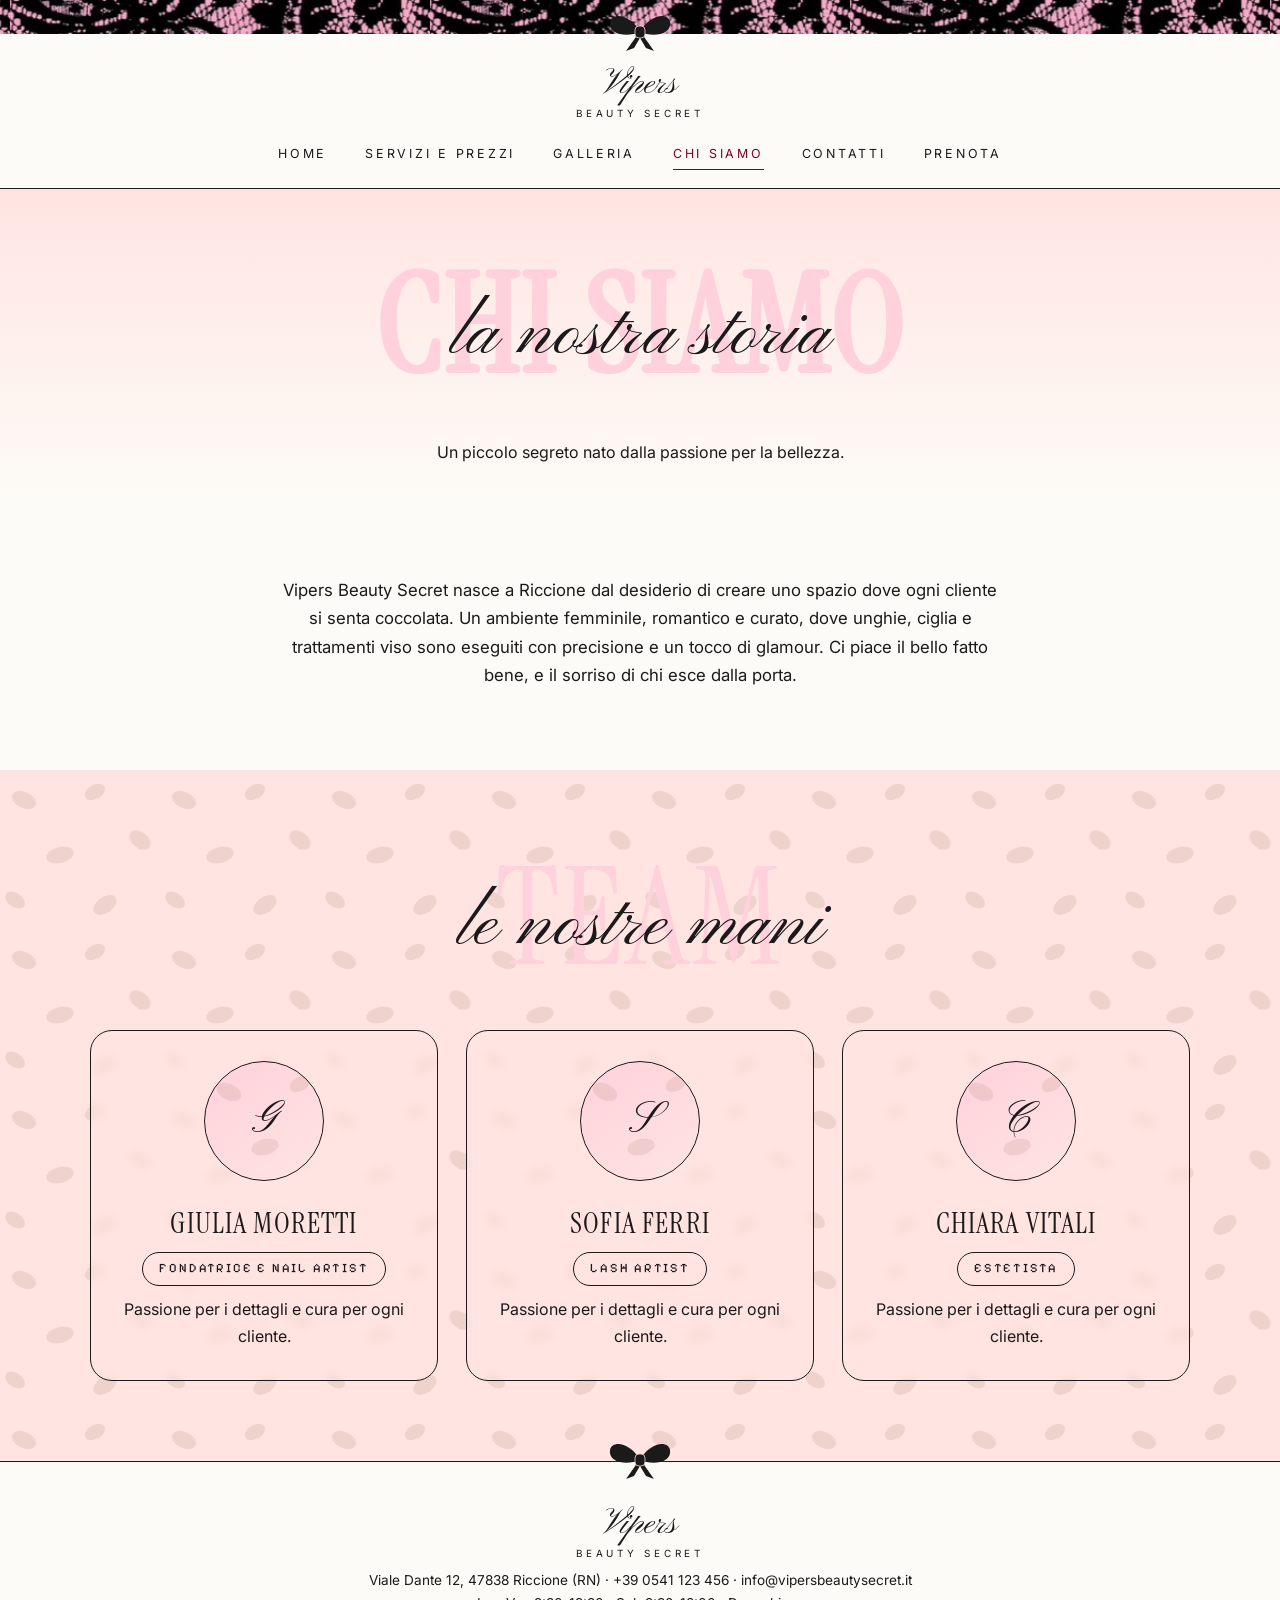
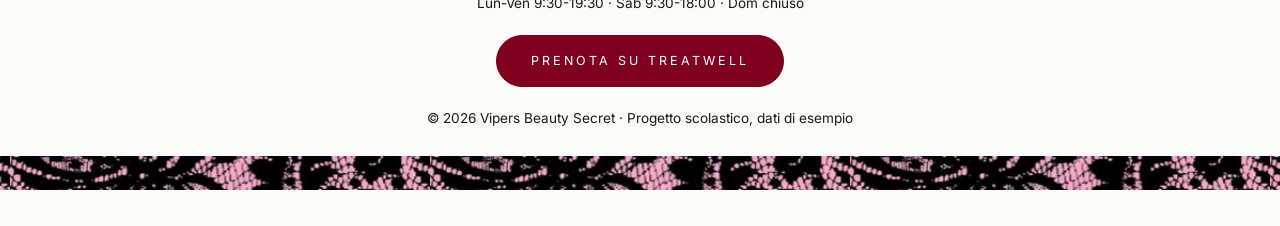
==== chi-siamo.html @ ee35c9e4 "Sito Vipers Beauty Secret Co-Authored-By: Claude Sonnet 5.5 <noreply@anthropic.com>" ====
<!DOCTYPE html>
<html lang="it">
<head>
<meta charset="utf-8">
<meta name="viewport" content="width=device-width, initial-scale=1">
<title>Chi siamo | Vipers Beauty Secret</title>
<meta name="description" content="La storia e il team di Vipers Beauty Secret.">
<link rel="icon" href="img/logo.jpg">
<link rel="preconnect" href="https://fonts.googleapis.com">
<link rel="preconnect" href="https://fonts.gstatic.com" crossorigin>
<link href="https://fonts.googleapis.com/css2?family=Instrument+Serif&family=Inter:wght@400;500;600&family=Pinyon+Script&family=Pixelify+Sans&display=swap" rel="stylesheet">
<link rel="stylesheet" href="css/style.css">
</head>
<body>
<div class="lace"></div>
<header class="site-header">
<svg class="bow" viewBox="0 0 64 40" aria-hidden="true"><path d="M32 20 C22 2 4 0 2 10 C0 22 18 26 32 20 Z" fill="#1A1A1A"/><path d="M32 20 C42 2 60 0 62 10 C64 22 46 26 32 20 Z" fill="#1A1A1A"/><path d="M30 22 L18 39 L26 36 L32 26 Z M34 22 L46 39 L38 36 L32 26 Z" fill="#1A1A1A"/><rect x="27" y="14" width="10" height="12" rx="4" fill="#1A1A1A" stroke="#FFD1DC" stroke-width=".8"/></svg>
<a class="brand" href="index.html">Vipers<small>Beauty Secret</small></a>
<nav class="nav"><a href="index.html">Home</a><a href="servizi.html">Servizi e prezzi</a><a href="galleria.html">Galleria</a><a href="chi-siamo.html" class=active>Chi siamo</a><a href="contatti.html">Contatti</a><a href="https://www.treatwell.it/" target="_blank" rel="noopener">Prenota</a></nav>
</header>
<main>
<section class="page-head"><div class="wrap reveal"><h1 class="layer"><span class="big">Chi siamo</span><span class="script">la nostra storia</span></h1><p>Un piccolo segreto nato dalla passione per la bellezza.</p></div></section>
<section><div class="wrap"><p class="story reveal">Vipers Beauty Secret nasce a Riccione dal desiderio di creare uno spazio dove ogni cliente si senta coccolata. Un ambiente femminile, romantico e curato, dove unghie, ciglia e trattamenti viso sono eseguiti con precisione e un tocco di glamour. Ci piace il bello fatto bene, e il sorriso di chi esce dalla porta.</p></div></section>
<section class="leo team"><div class="wrap"><div class="layer reveal"><span class="big">Team</span><span class="script">le nostre mani</span></div><div class="grid3"><div class="card reveal"><div class="avatar">G</div><h3>Giulia Moretti</h3><p class="role"><span class="badge">Fondatrice e nail artist</span></p><p>Passione per i dettagli e cura per ogni cliente.</p></div><div class="card reveal"><div class="avatar">S</div><h3>Sofia Ferri</h3><p class="role"><span class="badge">Lash artist</span></p><p>Passione per i dettagli e cura per ogni cliente.</p></div><div class="card reveal"><div class="avatar">C</div><h3>Chiara Vitali</h3><p class="role"><span class="badge">Estetista</span></p><p>Passione per i dettagli e cura per ogni cliente.</p></div></div></div></section>

</main>
<footer class="site-footer">
<svg class="bow" viewBox="0 0 64 40" aria-hidden="true"><path d="M32 20 C22 2 4 0 2 10 C0 22 18 26 32 20 Z" fill="#1A1A1A"/><path d="M32 20 C42 2 60 0 62 10 C64 22 46 26 32 20 Z" fill="#1A1A1A"/><path d="M30 22 L18 39 L26 36 L32 26 Z M34 22 L46 39 L38 36 L32 26 Z" fill="#1A1A1A"/><rect x="27" y="14" width="10" height="12" rx="4" fill="#1A1A1A" stroke="#FFD1DC" stroke-width=".8"/></svg>
<a class="brand" href="index.html">Vipers<small>Beauty Secret</small></a>
<p>Viale Dante 12, 47838 Riccione (RN) · +39 0541 123 456 · info@vipersbeautysecret.it</p>
<p>Lun-Ven 9:30-19:30 · Sab 9:30-18:00 · Dom chiuso</p>
<a class="btn" href="https://www.treatwell.it/" target="_blank" rel="noopener">Prenota su Treatwell</a>
<p>© 2026 Vipers Beauty Secret · Progetto scolastico, dati di esempio</p>
<div class="lace"></div>
</footer>

<script src="js/main.js"></script>
</body>
</html>
---- css/style.css ----
:root {
  --rosa: #FFD1DC;
  --rosa-chiaro: #FFE4E1;
  --bianco: #FDFBF7;
  --nero: #1A1A1A;
  --borgogna: #800020;
  --serif: "Instrument Serif", "Times New Roman", serif;
  --script: "Pinyon Script", cursive;
  --sans: "Inter", Helvetica, Arial, sans-serif;
  --pixel: "Pixelify Sans", monospace;
  --leopardo: url("data:image/svg+xml;utf8,<svg xmlns='http://www.w3.org/2000/svg' width='160' height='160'><g fill='%23c9a29a' fill-opacity='.28'><ellipse cx='24' cy='30' rx='13' ry='8' transform='rotate(25 24 30)'/><ellipse cx='95' cy='22' rx='11' ry='7' transform='rotate(-30 95 22)'/><ellipse cx='140' cy='70' rx='12' ry='8' transform='rotate(40 140 70)'/><ellipse cx='60' cy='85' rx='14' ry='8' transform='rotate(-15 60 85)'/><ellipse cx='15' cy='130' rx='11' ry='7' transform='rotate(35 15 130)'/><ellipse cx='105' cy='135' rx='13' ry='8' transform='rotate(-35 105 135)'/></g></svg>");
}

* { box-sizing: border-box; margin: 0; padding: 0; }
html { scroll-behavior: smooth; }
body {
  font-family: var(--sans);
  color: var(--nero);
  background: var(--bianco);
  line-height: 1.7;
  font-size: 16px;
}
img { max-width: 100%; display: block; }
a { color: inherit; text-decoration: none; }

.wrap { width: min(1100px, 90%); margin: 0 auto; }

/* ---------- header ---------- */
.lace {
  height: 34px;
  background: var(--nero) url("../img/pizzo.jpg") center / 420px auto;
}
.site-header {
  position: relative;
  background: var(--bianco);
  border-bottom: 1px solid var(--nero);
  padding: 34px 0 18px;
  text-align: center;
}
.bow {
  position: absolute;
  top: -22px;
  left: 50%;
  transform: translateX(-50%);
  width: 64px;
  height: 40px;
}
.brand {
  display: inline-block;
  font-family: var(--script);
  font-size: 2.2rem;
  line-height: 1;
}
.brand small {
  display: block;
  font-family: var(--sans);
  font-size: .62rem;
  letter-spacing: .38em;
  text-transform: uppercase;
  margin-top: 6px;
}
.nav {
  display: flex;
  justify-content: center;
  gap: 38px;
  margin-top: 18px;
  font-size: .78rem;
  letter-spacing: .22em;
  text-transform: uppercase;
}
.nav a { padding-bottom: 4px; border-bottom: 1px solid transparent; transition: border-color .3s, color .3s; }
.nav a:hover, .nav a.active { border-color: var(--borgogna); color: var(--borgogna); }

/* ---------- bottoni ---------- */
.btn {
  display: inline-block;
  background: var(--borgogna);
  color: #fff;
  border: 1px solid var(--borgogna);
  border-radius: 999px;
  padding: 14px 34px;
  font-size: .78rem;
  letter-spacing: .24em;
  text-transform: uppercase;
  transition: transform .3s, box-shadow .3s, background .3s;
}
.btn:hover { transform: translateY(-3px); box-shadow: 0 10px 22px rgba(128, 0, 32, .25); }
.btn.ghost { background: transparent; color: var(--nero); border-color: var(--nero); }
.btn.ghost:hover { background: var(--nero); color: #fff; box-shadow: none; }

/* ---------- titoli con layering ---------- */
.layer {
  position: relative;
  text-align: center;
  line-height: 1;
  margin-bottom: 44px;
}
.layer .big {
  display: block;
  font-family: var(--serif);
  text-transform: uppercase;
  font-size: clamp(4rem, 11vw, 8.5rem);
  letter-spacing: .02em;
  color: var(--rosa);
}
.layer .script {
  position: absolute;
  left: 0; right: 0;
  top: 50%;
  transform: translateY(-38%);
  font-family: var(--script);
  font-size: clamp(2.6rem, 6vw, 4.6rem);
  color: var(--nero);
  font-weight: 400;
}

.badge {
  display: inline-block;
  font-family: var(--pixel);
  font-size: .8rem;
  letter-spacing: .14em;
  text-transform: uppercase;
  background: var(--rosa-chiaro);
  border: 1px solid var(--nero);
  border-radius: 999px;
  padding: 5px 16px;
}

/* ---------- sezioni ---------- */
section { padding: 80px 0; }
.leo { background: var(--rosa-chiaro) var(--leopardo); }
.page-head { padding: 70px 0 30px; text-align: center; background: linear-gradient(180deg, var(--rosa-chiaro), var(--bianco)); }
.page-head p { max-width: 560px; margin: 0 auto; }

.card {
  background: rgba(255, 228, 225, .6);
  border: 1px solid var(--nero);
  border-radius: 22px;
  padding: 30px;
  backdrop-filter: blur(4px);
}

/* ---------- home ---------- */
.hero {
  padding: 60px 0 90px;
  background: radial-gradient(circle at 80% 30%, var(--rosa) 0, transparent 55%), var(--bianco);
}
.hero-grid { display: grid; grid-template-columns: 1.1fr .9fr; gap: 50px; align-items: center; }
.hero .layer { text-align: left; margin-bottom: 24px; }
.hero .layer .big { font-size: clamp(4.5rem, 12vw, 9rem); }
.hero .layer .script { text-align: left; left: 4%; font-size: clamp(3rem, 6.5vw, 5.4rem); }
.hero p { max-width: 460px; margin: 22px 0 30px; }
.hero .badge { margin-bottom: 8px; }
.hero-logo {
  position: relative;
  border: 1px solid var(--nero);
  border-radius: 28px;
  overflow: hidden;
  box-shadow: 14px 14px 0 var(--rosa);
  transform: rotate(2deg);
  transition: transform .5s;
}
.hero-logo:hover { transform: rotate(0); }

.grid3 { display: grid; grid-template-columns: repeat(3, 1fr); gap: 28px; }
.mini h3 { font-family: var(--serif); font-size: 1.8rem; font-weight: 400; text-transform: uppercase; letter-spacing: .04em; }
.mini .price { font-family: var(--script); font-size: 2.2rem; color: var(--borgogna); line-height: 1.2; }
.mini p { font-size: .92rem; }

.reviews .quote { font-size: .95rem; font-style: italic; }
.reviews .who { margin-top: 14px; font-size: .75rem; letter-spacing: .2em; text-transform: uppercase; }
.stars { color: var(--borgogna); letter-spacing: 4px; margin-bottom: 8px; }

.strip { text-align: center; }
.strip .btn { margin-top: 10px; }

/* ---------- listino ---------- */
.menu { display: grid; grid-template-columns: 1fr 1fr; }
.menu .col { padding: 0 44px; }
.menu .col:first-child { border-right: 1px solid var(--nero); padding-left: 0; }
.menu .col:last-child { padding-right: 0; }
.menu .group { margin-bottom: 48px; }
.menu h2 {
  font-family: var(--script);
  font-weight: 400;
  font-size: 2.6rem;
  line-height: 1.1;
  margin-bottom: 8px;
  color: var(--borgogna);
}
.menu .row {
  display: flex;
  justify-content: space-between;
  gap: 18px;
  padding: 11px 0;
  border-bottom: 1px solid rgba(26, 26, 26, .22);
  font-size: .95rem;
}
.menu .row b { font-weight: 600; white-space: nowrap; }
.note { text-align: center; font-size: .85rem; margin-top: 10px; }

/* ---------- galleria ---------- */
.gallery { display: grid; grid-template-columns: repeat(3, 1fr); gap: 22px; }
.tile {
  position: relative;
  aspect-ratio: 4 / 5;
  border: 1px solid var(--nero);
  border-radius: 22px;
  overflow: hidden;
  cursor: zoom-in;
  background: linear-gradient(145deg, var(--rosa), var(--rosa-chiaro) 60%, #fff);
  display: flex;
  align-items: center;
  justify-content: center;
  transition: transform .35s, box-shadow .35s;
}
.tile:nth-child(3n+2) { background: var(--leopardo), linear-gradient(145deg, var(--rosa-chiaro), var(--rosa)); }
.tile:hover { transform: translateY(-6px); box-shadow: 8px 8px 0 var(--rosa); }
.tile img { width: 100%; height: 100%; object-fit: cover; }
.tile span { font-family: var(--script); font-size: 2.2rem; text-align: center; padding: 0 12px; }

.lightbox {
  position: fixed; inset: 0;
  background: rgba(26, 26, 26, .88);
  display: none;
  align-items: center;
  justify-content: center;
  z-index: 50;
}
.lightbox.open { display: flex; }
.lightbox .stage {
  width: min(520px, 80vw);
  aspect-ratio: 4 / 5;
  border: 1px solid #fff;
  border-radius: 22px;
  overflow: hidden;
  background: linear-gradient(145deg, var(--rosa), var(--rosa-chiaro));
  display: flex; align-items: center; justify-content: center;
}
.lightbox .stage img { width: 100%; height: 100%; object-fit: cover; }
.lightbox .stage span { font-family: var(--script); font-size: 3rem; }
.lb-btn {
  position: absolute;
  background: none;
  border: 1px solid #fff;
  color: #fff;
  width: 46px; height: 46px;
  border-radius: 50%;
  font-size: 1.3rem;
  cursor: pointer;
  transition: background .3s, color .3s;
}
.lb-btn:hover { background: #fff; color: var(--nero); }
.lb-close { top: 28px; right: 34px; }
.lb-prev { left: 34px; top: 50%; }
.lb-next { right: 34px; top: 50%; }

/* ---------- chi siamo ---------- */
.story { max-width: 720px; margin: 0 auto; text-align: center; font-size: 1.05rem; }
.team .card { text-align: center; }
.avatar {
  width: 120px; height: 120px;
  margin: 0 auto 18px;
  border-radius: 50%;
  border: 1px solid var(--nero);
  background: var(--leopardo), linear-gradient(145deg, var(--rosa), var(--rosa-chiaro));
  display: flex; align-items: center; justify-content: center;
  font-family: var(--script); font-size: 2.8rem;
}
.team h3 { font-family: var(--serif); font-weight: 400; font-size: 1.8rem; text-transform: uppercase; letter-spacing: .04em; }
.team .role { margin: 4px 0 10px; }

/* ---------- contatti ---------- */
.contact-grid { display: grid; grid-template-columns: 1fr 1.2fr; gap: 40px; align-items: start; }
.contact-grid dl { display: grid; grid-template-columns: 110px 1fr; row-gap: 12px; }
.contact-grid dt { font-size: .72rem; letter-spacing: .22em; text-transform: uppercase; padding-top: 4px; }
.map { border: 1px solid var(--nero); border-radius: 22px; overflow: hidden; }
.map iframe { width: 100%; height: 380px; border: 0; display: block; }

/* ---------- footer ---------- */
.site-footer { background: var(--bianco); border-top: 1px solid var(--nero); text-align: center; padding: 46px 0 36px; position: relative; }
.site-footer .bow { top: -22px; }
.site-footer .brand { margin-bottom: 10px; }
.site-footer p { font-size: .85rem; }
.site-footer .btn { margin: 20px 0; }
.site-footer .lace { margin-top: 26px; }

/* ---------- animazioni ---------- */
.reveal { opacity: 0; transform: translateY(26px); transition: opacity .8s ease, transform .8s ease; }
.reveal.in { opacity: 1; transform: none; }
@media (prefers-reduced-motion: reduce) {
  .reveal { opacity: 1; transform: none; transition: none; }
}

@media (max-width: 900px) {
  .hero-grid, .grid3, .contact-grid, .menu, .gallery { grid-template-columns: 1fr; }
  .menu .col { padding: 0; border: 0 !important; }
  .nav { flex-wrap: wrap; gap: 18px; }
}
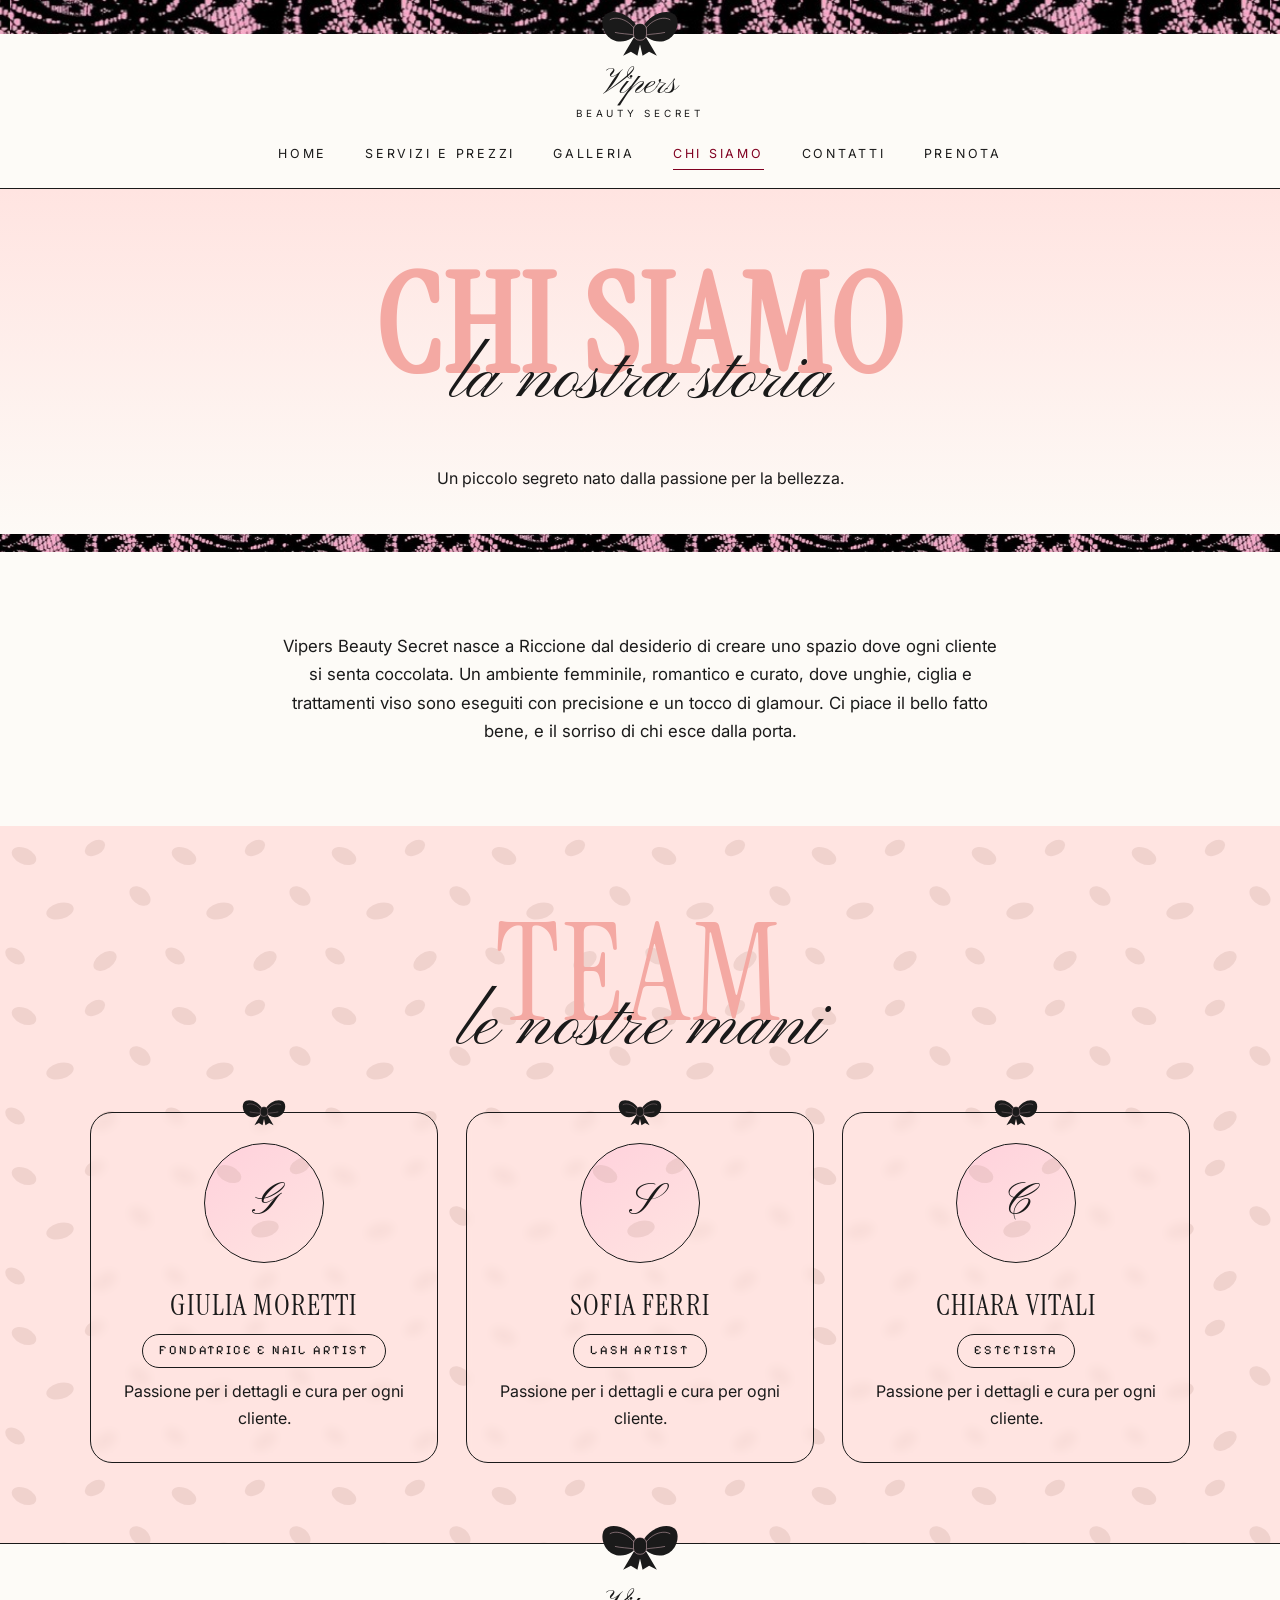
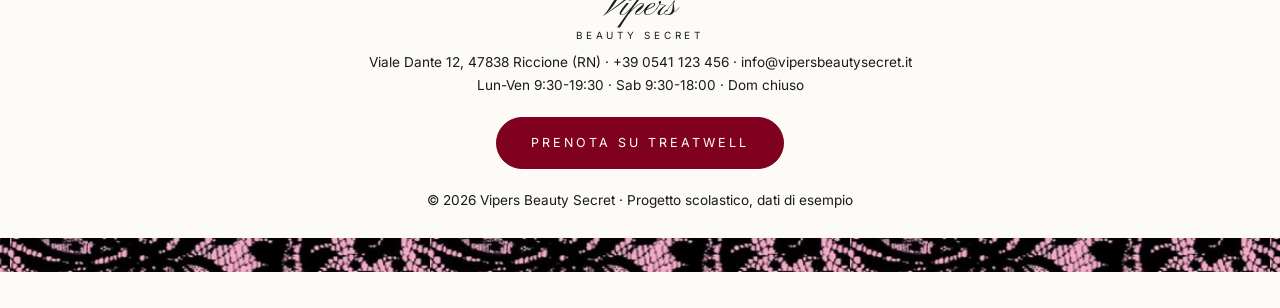
==== commit 0536bd35: "Pizzo e fiocchi più presenti: divisori, cornice logo, fiocchi sulle card Co-Authored-By: Claude Sonn" ====
--- a/chi-siamo.html
+++ b/chi-siamo.html
@@ -14,7 +14,7 @@
 <body>
 <div class="lace"></div>
 <header class="site-header">
-<svg class="bow" viewBox="0 0 64 40" aria-hidden="true"><path d="M32 20 C22 2 4 0 2 10 C0 22 18 26 32 20 Z" fill="#1A1A1A"/><path d="M32 20 C42 2 60 0 62 10 C64 22 46 26 32 20 Z" fill="#1A1A1A"/><path d="M30 22 L18 39 L26 36 L32 26 Z M34 22 L46 39 L38 36 L32 26 Z" fill="#1A1A1A"/><rect x="27" y="14" width="10" height="12" rx="4" fill="#1A1A1A" stroke="#FFD1DC" stroke-width=".8"/></svg>
+<img class="bow" src="img/fiocco.svg" alt="">
 <a class="brand" href="index.html">Vipers<small>Beauty Secret</small></a>
 <nav class="nav"><a href="index.html">Home</a><a href="servizi.html">Servizi e prezzi</a><a href="galleria.html">Galleria</a><a href="chi-siamo.html" class=active>Chi siamo</a><a href="contatti.html">Contatti</a><a href="https://www.treatwell.it/" target="_blank" rel="noopener">Prenota</a></nav>
 </header>
@@ -25,7 +25,7 @@
 
 </main>
 <footer class="site-footer">
-<svg class="bow" viewBox="0 0 64 40" aria-hidden="true"><path d="M32 20 C22 2 4 0 2 10 C0 22 18 26 32 20 Z" fill="#1A1A1A"/><path d="M32 20 C42 2 60 0 62 10 C64 22 46 26 32 20 Z" fill="#1A1A1A"/><path d="M30 22 L18 39 L26 36 L32 26 Z M34 22 L46 39 L38 36 L32 26 Z" fill="#1A1A1A"/><rect x="27" y="14" width="10" height="12" rx="4" fill="#1A1A1A" stroke="#FFD1DC" stroke-width=".8"/></svg>
+<img class="bow" src="img/fiocco.svg" alt="">
 <a class="brand" href="index.html">Vipers<small>Beauty Secret</small></a>
 <p>Viale Dante 12, 47838 Riccione (RN) · +39 0541 123 456 · info@vipersbeautysecret.it</p>
 <p>Lun-Ven 9:30-19:30 · Sab 9:30-18:00 · Dom chiuso</p>
--- a/css/style.css
+++ b/css/style.css
@@ -1,6 +1,7 @@
 :root {
   --rosa: #FFD1DC;
   --rosa-chiaro: #FFE4E1;
+  --peach: #F4A9A3;
   --bianco: #FDFBF7;
   --nero: #1A1A1A;
   --borgogna: #800020;
@@ -39,11 +40,11 @@
 }
 .bow {
   position: absolute;
-  top: -22px;
+  top: -26px;
   left: 50%;
   transform: translateX(-50%);
-  width: 64px;
-  height: 40px;
+  width: 78px;
+  height: auto;
 }
 .brand {
   display: inline-block;
@@ -93,7 +94,7 @@
   position: relative;
   text-align: center;
   line-height: 1;
-  margin-bottom: 44px;
+  margin-bottom: 70px;
 }
 .layer .big {
   display: block;
@@ -101,13 +102,13 @@
   text-transform: uppercase;
   font-size: clamp(4rem, 11vw, 8.5rem);
   letter-spacing: .02em;
-  color: var(--rosa);
+  color: var(--peach);
 }
 .layer .script {
   position: absolute;
   left: 0; right: 0;
-  top: 50%;
-  transform: translateY(-38%);
+  top: 62%;
+  transform: none;
   font-family: var(--script);
   font-size: clamp(2.6rem, 6vw, 4.6rem);
   color: var(--nero);
@@ -146,7 +147,7 @@
   background: radial-gradient(circle at 80% 30%, var(--rosa) 0, transparent 55%), var(--bianco);
 }
 .hero-grid { display: grid; grid-template-columns: 1.1fr .9fr; gap: 50px; align-items: center; }
-.hero .layer { text-align: left; margin-bottom: 24px; }
+.hero .layer { text-align: left; margin-bottom: 56px; }
 .hero .layer .big { font-size: clamp(4.5rem, 12vw, 9rem); }
 .hero .layer .script { text-align: left; left: 4%; font-size: clamp(3rem, 6.5vw, 5.4rem); }
 .hero p { max-width: 460px; margin: 22px 0 30px; }
@@ -297,3 +298,47 @@
   .menu .col { padding: 0; border: 0 !important; }
   .nav { flex-wrap: wrap; gap: 18px; }
 }
+
+/* ---------- pizzo e fiocchi ---------- */
+.divider { display: flex; align-items: center; gap: 18px; width: min(1100px, 90%); margin: 0 auto; padding: 8px 0; }
+.divider img { width: 70px; flex: none; }
+.lace-line {
+  flex: 1;
+  height: 26px;
+  background: var(--nero) url("../img/pizzo.jpg") center / 340px auto;
+  border-radius: 999px;
+}
+.page-head { position: relative; padding-bottom: 60px; }
+.page-head::after {
+  content: "";
+  position: absolute;
+  left: 0; right: 0; bottom: 0;
+  height: 18px;
+  background: var(--nero) url("../img/pizzo.jpg") center / 300px auto;
+}
+.hero-logo { overflow: visible; border: 0; box-shadow: none; }
+.hero-logo::before {
+  content: "";
+  position: absolute;
+  inset: -16px;
+  border-radius: 34px;
+  background: var(--nero) url("../img/pizzo.jpg") center / 360px auto;
+}
+.hero-logo img { position: relative; border: 1px solid var(--nero); border-radius: 24px; }
+.hero-logo::after {
+  content: "";
+  position: absolute;
+  top: -38px; left: 50%;
+  width: 90px; height: 57px;
+  transform: translateX(-50%);
+  background: url("../img/fiocco.svg") center / contain no-repeat;
+}
+.card { position: relative; }
+.card::before {
+  content: "";
+  position: absolute;
+  top: -15px; left: 50%;
+  width: 44px; height: 28px;
+  transform: translateX(-50%);
+  background: url("../img/fiocco.svg") center / contain no-repeat;
+}
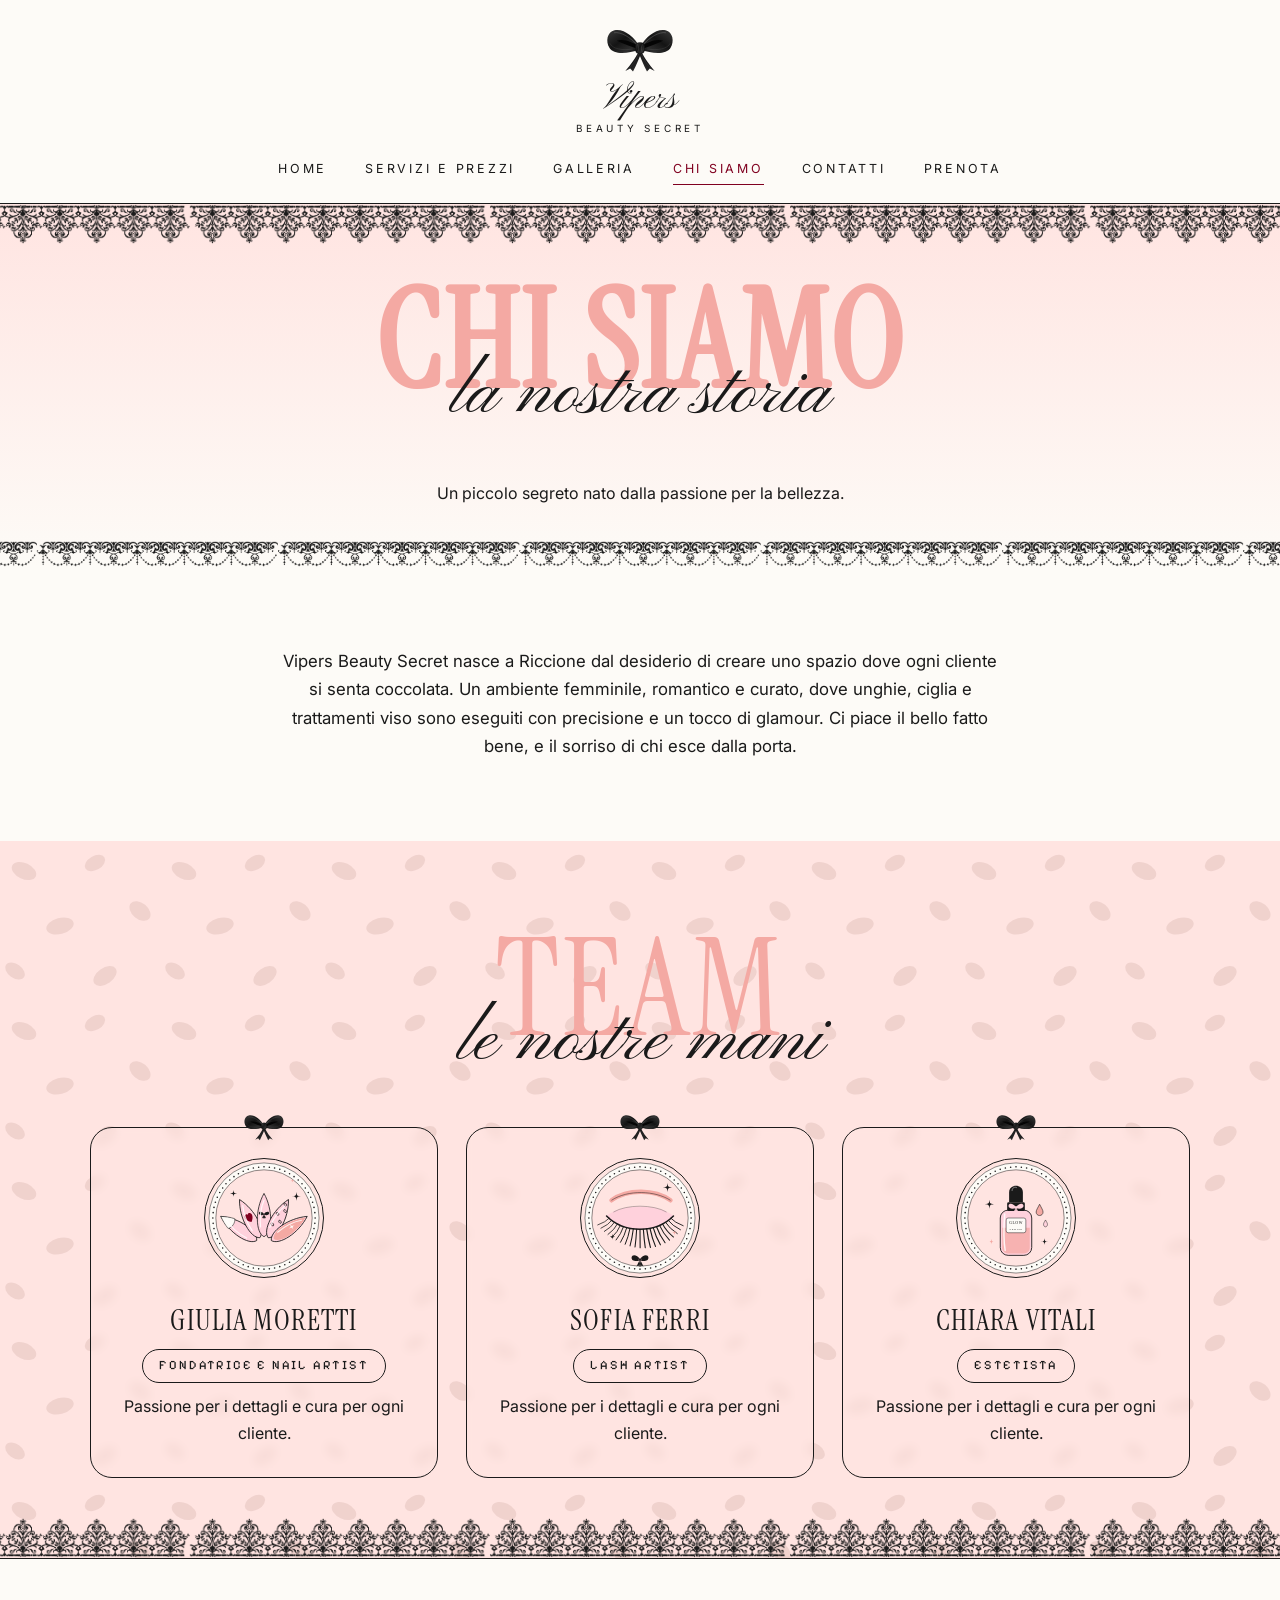
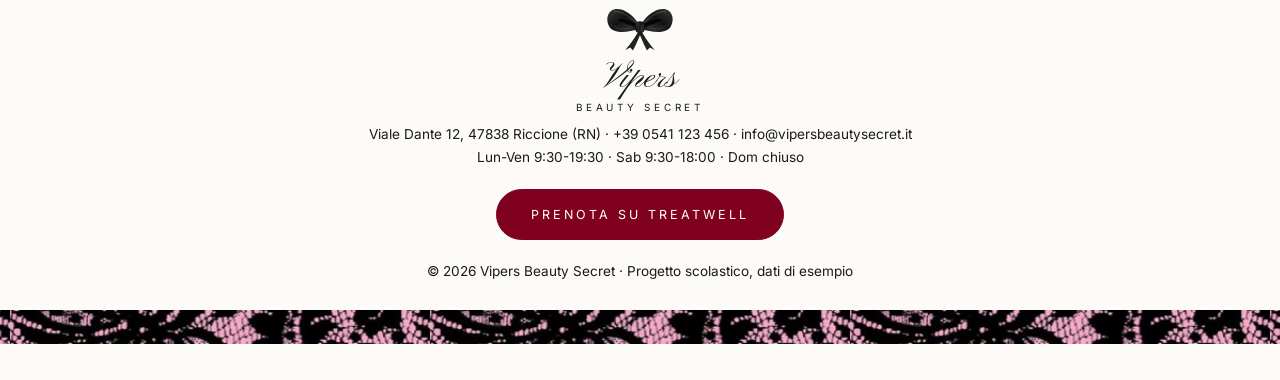
==== commit 00bde915: "Fiocco e illustrazioni vettoriali, bordi di pizzo applicati Co-Authored-By: Claude Opus 5.5 <noreply" ====
--- a/chi-siamo.html
+++ b/chi-siamo.html
@@ -12,18 +12,19 @@
 <link rel="stylesheet" href="css/style.css">
 </head>
 <body>
-<div class="lace"></div>
 <header class="site-header">
 <img class="bow" src="img/fiocco.svg" alt="">
 <a class="brand" href="index.html">Vipers<small>Beauty Secret</small></a>
 <nav class="nav"><a href="index.html">Home</a><a href="servizi.html">Servizi e prezzi</a><a href="galleria.html">Galleria</a><a href="chi-siamo.html" class=active>Chi siamo</a><a href="contatti.html">Contatti</a><a href="https://www.treatwell.it/" target="_blank" rel="noopener">Prenota</a></nav>
 </header>
+<div class="fringe" aria-hidden="true"></div>
 <main>
 <section class="page-head"><div class="wrap reveal"><h1 class="layer"><span class="big">Chi siamo</span><span class="script">la nostra storia</span></h1><p>Un piccolo segreto nato dalla passione per la bellezza.</p></div></section>
 <section><div class="wrap"><p class="story reveal">Vipers Beauty Secret nasce a Riccione dal desiderio di creare uno spazio dove ogni cliente si senta coccolata. Un ambiente femminile, romantico e curato, dove unghie, ciglia e trattamenti viso sono eseguiti con precisione e un tocco di glamour. Ci piace il bello fatto bene, e il sorriso di chi esce dalla porta.</p></div></section>
-<section class="leo team"><div class="wrap"><div class="layer reveal"><span class="big">Team</span><span class="script">le nostre mani</span></div><div class="grid3"><div class="card reveal"><div class="avatar">G</div><h3>Giulia Moretti</h3><p class="role"><span class="badge">Fondatrice e nail artist</span></p><p>Passione per i dettagli e cura per ogni cliente.</p></div><div class="card reveal"><div class="avatar">S</div><h3>Sofia Ferri</h3><p class="role"><span class="badge">Lash artist</span></p><p>Passione per i dettagli e cura per ogni cliente.</p></div><div class="card reveal"><div class="avatar">C</div><h3>Chiara Vitali</h3><p class="role"><span class="badge">Estetista</span></p><p>Passione per i dettagli e cura per ogni cliente.</p></div></div></div></section>
+<section class="leo team"><div class="wrap"><div class="layer reveal"><span class="big">Team</span><span class="script">le nostre mani</span></div><div class="grid3"><div class="card reveal"><img class="avatar" src="img/illustrazioni/unghie.svg" alt=""><h3>Giulia Moretti</h3><p class="role"><span class="badge">Fondatrice e nail artist</span></p><p>Passione per i dettagli e cura per ogni cliente.</p></div><div class="card reveal"><img class="avatar" src="img/illustrazioni/ciglia.svg" alt=""><h3>Sofia Ferri</h3><p class="role"><span class="badge">Lash artist</span></p><p>Passione per i dettagli e cura per ogni cliente.</p></div><div class="card reveal"><img class="avatar" src="img/illustrazioni/viso.svg" alt=""><h3>Chiara Vitali</h3><p class="role"><span class="badge">Estetista</span></p><p>Passione per i dettagli e cura per ogni cliente.</p></div></div></div></section>
 
 </main>
+<div class="fringe up" aria-hidden="true"></div>
 <footer class="site-footer">
 <img class="bow" src="img/fiocco.svg" alt="">
 <a class="brand" href="index.html">Vipers<small>Beauty Secret</small></a>
--- a/css/style.css
+++ b/css/style.css
@@ -35,16 +35,14 @@
   position: relative;
   background: var(--bianco);
   border-bottom: 1px solid var(--nero);
-  padding: 34px 0 18px;
+  padding: 26px 0 18px;
   text-align: center;
 }
 .bow {
-  position: absolute;
-  top: -26px;
-  left: 50%;
-  transform: translateX(-50%);
-  width: 78px;
+  display: block;
+  width: 70px;
   height: auto;
+  margin: 0 auto 10px;
 }
 .brand {
   display: inline-block;
@@ -280,7 +278,6 @@
 
 /* ---------- footer ---------- */
 .site-footer { background: var(--bianco); border-top: 1px solid var(--nero); text-align: center; padding: 46px 0 36px; position: relative; }
-.site-footer .bow { top: -22px; }
 .site-footer .brand { margin-bottom: 10px; }
 .site-footer p { font-size: .85rem; }
 .site-footer .btn { margin: 20px 0; }
@@ -304,17 +301,16 @@
 .divider img { width: 70px; flex: none; }
 .lace-line {
   flex: 1;
-  height: 26px;
-  background: var(--nero) url("../img/pizzo.jpg") center / 340px auto;
-  border-radius: 999px;
+  height: 30px;
+  background: url("../img/pizzo/bordo-3.png") center / auto 100% repeat-x;
 }
 .page-head { position: relative; padding-bottom: 60px; }
 .page-head::after {
   content: "";
   position: absolute;
   left: 0; right: 0; bottom: 0;
-  height: 18px;
-  background: var(--nero) url("../img/pizzo.jpg") center / 300px auto;
+  height: 26px;
+  background: url("../img/pizzo/bordo-3.png") center / auto 100% repeat-x;
 }
 .hero-logo { overflow: visible; border: 0; box-shadow: none; }
 .hero-logo::before {
@@ -342,3 +338,33 @@
   transform: translateX(-50%);
   background: url("../img/fiocco.svg") center / contain no-repeat;
 }
+
+.tile .cap {
+  position: absolute;
+  left: 14px; bottom: 14px;
+  font-style: normal;
+  font-family: var(--pixel);
+  font-size: .75rem;
+  letter-spacing: .12em;
+  text-transform: uppercase;
+  background: rgba(253, 251, 247, .9);
+  border: 1px solid var(--nero);
+  border-radius: 999px;
+  padding: 3px 14px;
+}
+.lightbox .stage { position: relative; }
+
+.fringe {
+  height: 40px;
+  background: url("../img/pizzo/bordo-1.png") center top / auto 100% repeat-x;
+  position: relative;
+  z-index: 2;
+  margin-bottom: -40px;
+  pointer-events: none;
+}
+.fringe.up { transform: scaleY(-1); margin: -40px 0 0; }
+.ill { display: block; width: 120px; height: 120px; margin: 0 auto 16px; transition: transform .5s; }
+.card:hover .ill { transform: rotate(-6deg) scale(1.05); }
+.menu h2 { display: flex; align-items: center; gap: 14px; }
+.menu h2 .ill { width: 64px; height: 64px; margin: 0; }
+img.avatar { background: none; }
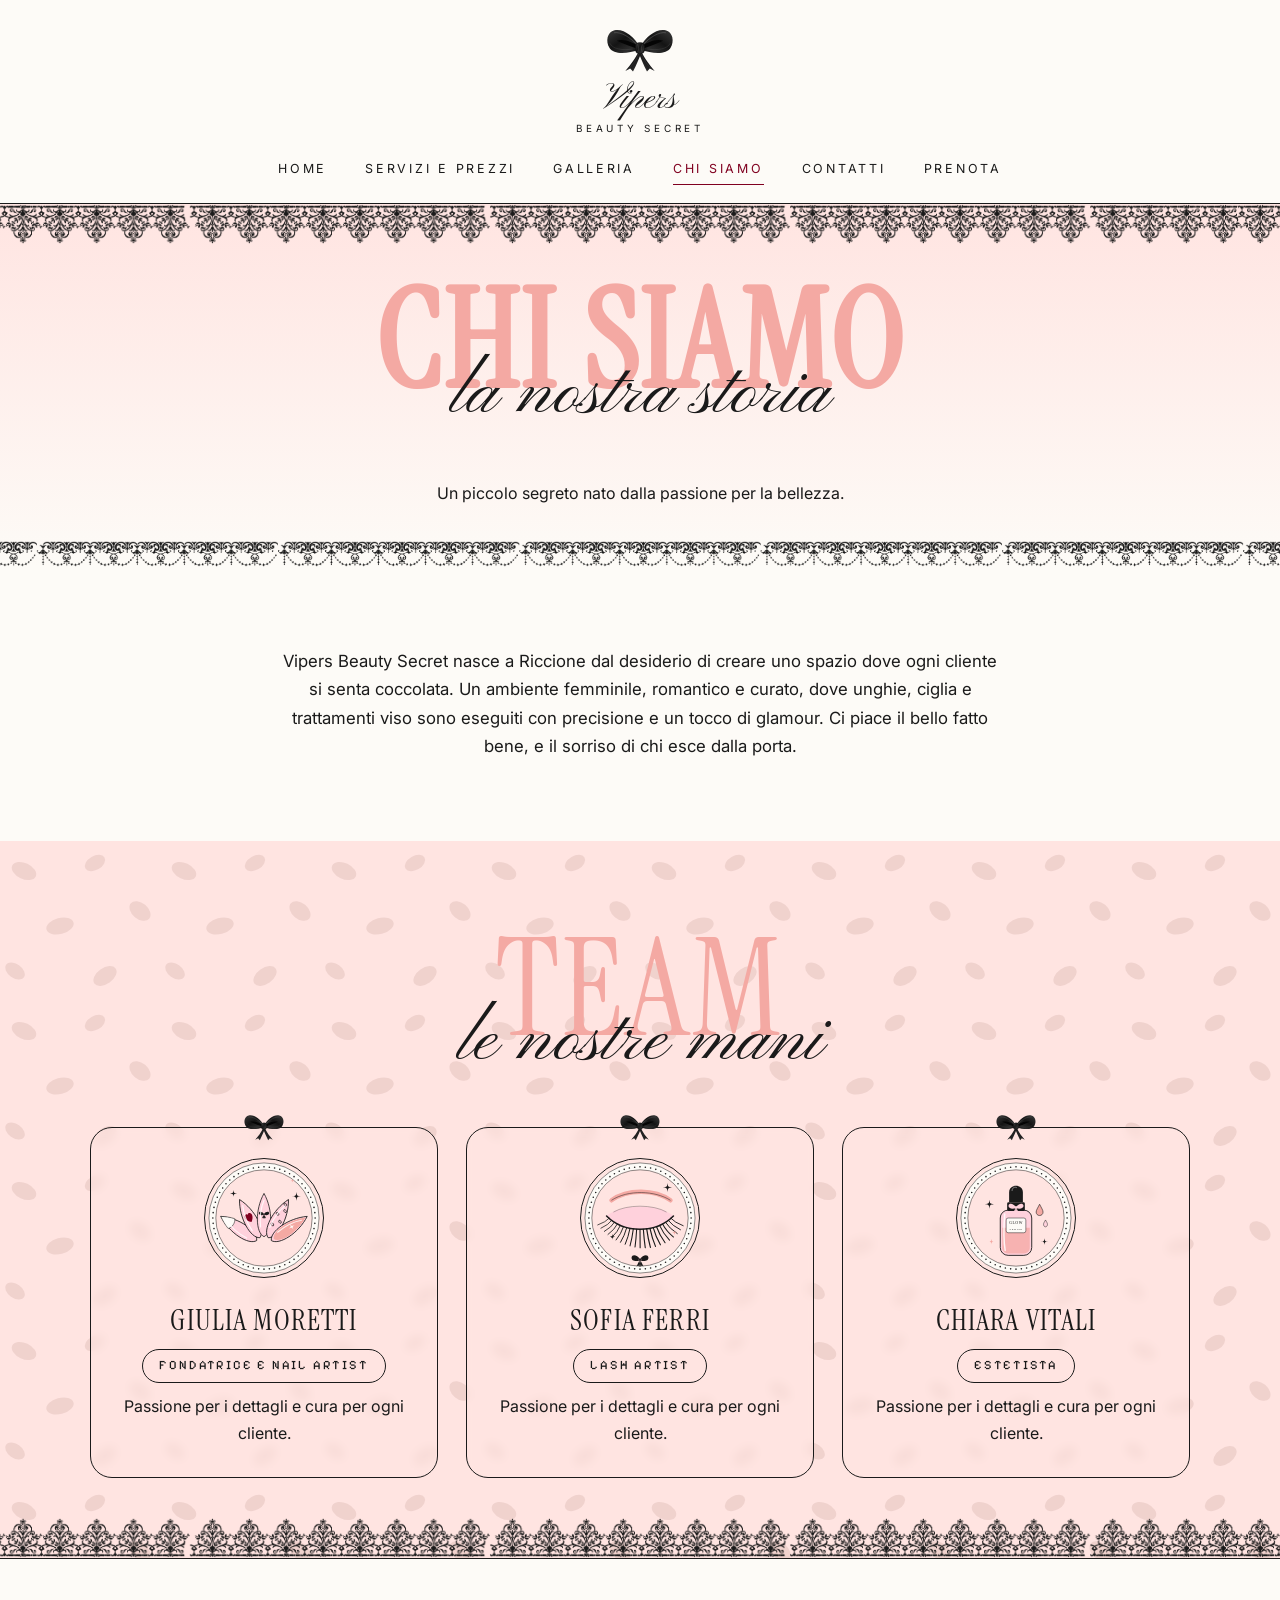
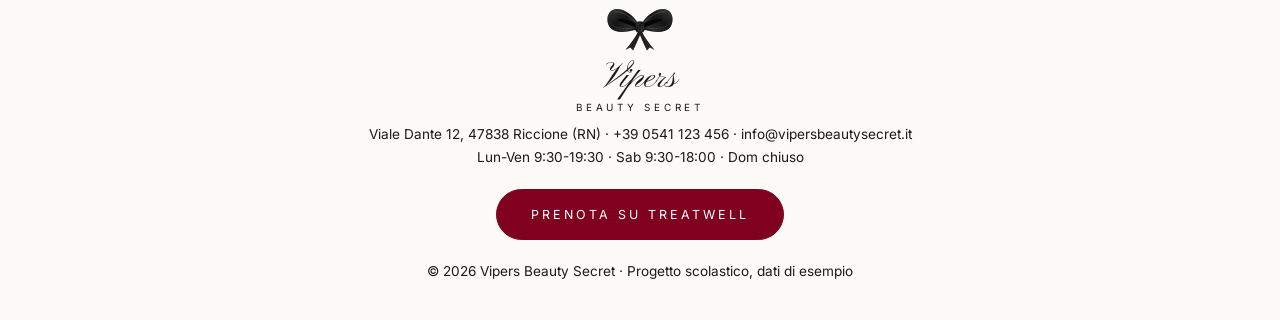
==== commit 2558e133: "Foto salone in galleria, rimosso il vecchio pizzo Co-Authored-By: Claude Sonnet 5.5 <noreply@anthrop" ====
--- a/chi-siamo.html
+++ b/chi-siamo.html
@@ -32,7 +32,6 @@
 <p>Lun-Ven 9:30-19:30 · Sab 9:30-18:00 · Dom chiuso</p>
 <a class="btn" href="https://www.treatwell.it/" target="_blank" rel="noopener">Prenota su Treatwell</a>
 <p>© 2026 Vipers Beauty Secret · Progetto scolastico, dati di esempio</p>
-<div class="lace"></div>
 </footer>
 
 <script src="js/main.js"></script>
--- a/css/style.css
+++ b/css/style.css
@@ -27,10 +27,6 @@
 .wrap { width: min(1100px, 90%); margin: 0 auto; }
 
 /* ---------- header ---------- */
-.lace {
-  height: 34px;
-  background: var(--nero) url("../img/pizzo.jpg") center / 420px auto;
-}
 .site-header {
   position: relative;
   background: var(--bianco);
@@ -281,7 +277,6 @@
 .site-footer .brand { margin-bottom: 10px; }
 .site-footer p { font-size: .85rem; }
 .site-footer .btn { margin: 20px 0; }
-.site-footer .lace { margin-top: 26px; }
 
 /* ---------- animazioni ---------- */
 .reveal { opacity: 0; transform: translateY(26px); transition: opacity .8s ease, transform .8s ease; }
@@ -313,13 +308,7 @@
   background: url("../img/pizzo/bordo-3.png") center / auto 100% repeat-x;
 }
 .hero-logo { overflow: visible; border: 0; box-shadow: none; }
-.hero-logo::before {
-  content: "";
-  position: absolute;
-  inset: -16px;
-  border-radius: 34px;
-  background: var(--nero) url("../img/pizzo.jpg") center / 360px auto;
-}
+.hero-logo img { box-shadow: 14px 14px 0 var(--rosa); }
 .hero-logo img { position: relative; border: 1px solid var(--nero); border-radius: 24px; }
 .hero-logo::after {
   content: "";
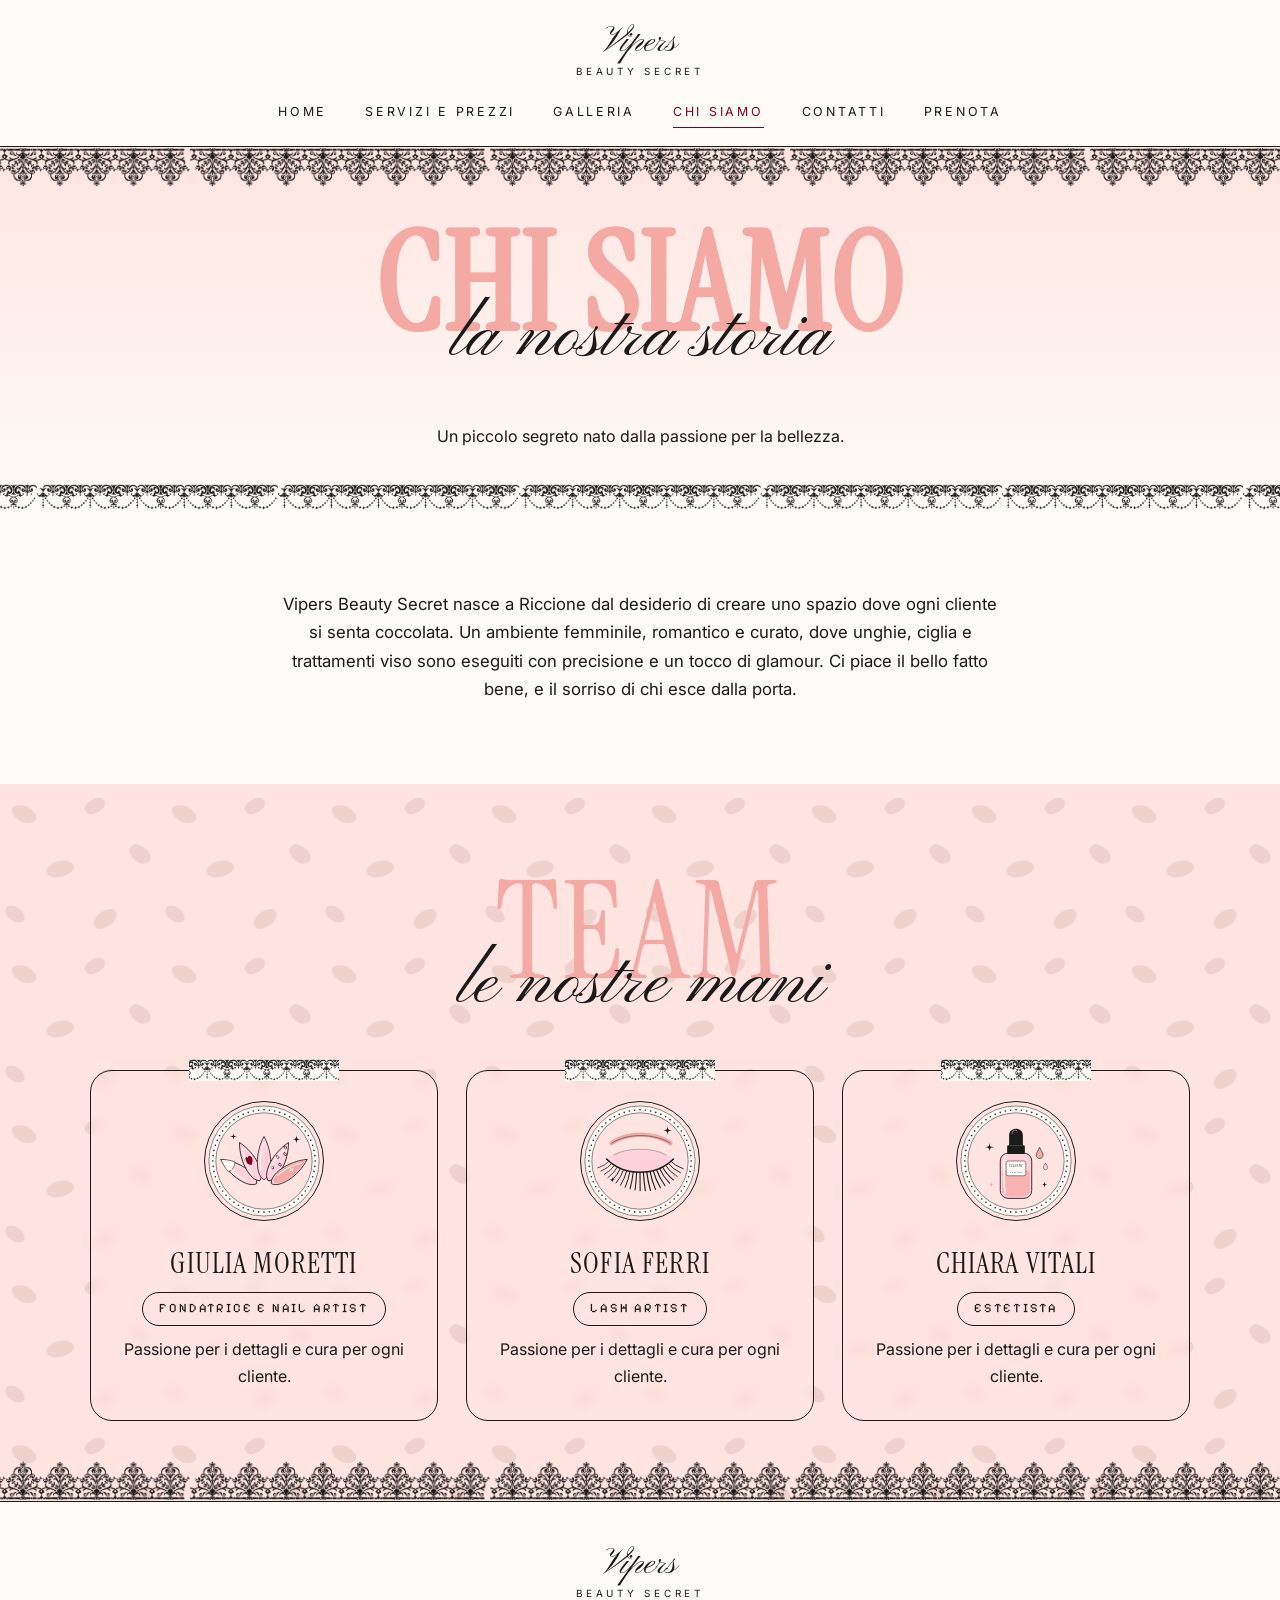
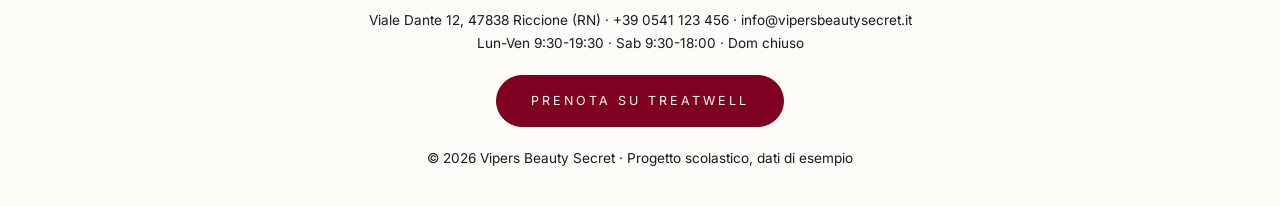
==== commit 2bc98ba2: "Via i fiocchi a icona, spazi riempiti con il pizzo Co-Authored-By: Claude Sonnet 5.5 <noreply@anthro" ====
--- a/chi-siamo.html
+++ b/chi-siamo.html
@@ -13,7 +13,7 @@
 </head>
 <body>
 <header class="site-header">
-<img class="bow" src="img/fiocco.svg" alt="">
+
 <a class="brand" href="index.html">Vipers<small>Beauty Secret</small></a>
 <nav class="nav"><a href="index.html">Home</a><a href="servizi.html">Servizi e prezzi</a><a href="galleria.html">Galleria</a><a href="chi-siamo.html" class=active>Chi siamo</a><a href="contatti.html">Contatti</a><a href="https://www.treatwell.it/" target="_blank" rel="noopener">Prenota</a></nav>
 </header>
@@ -26,7 +26,7 @@
 </main>
 <div class="fringe up" aria-hidden="true"></div>
 <footer class="site-footer">
-<img class="bow" src="img/fiocco.svg" alt="">
+
 <a class="brand" href="index.html">Vipers<small>Beauty Secret</small></a>
 <p>Viale Dante 12, 47838 Riccione (RN) · +39 0541 123 456 · info@vipersbeautysecret.it</p>
 <p>Lun-Ven 9:30-19:30 · Sab 9:30-18:00 · Dom chiuso</p>
--- a/css/style.css
+++ b/css/style.css
@@ -310,22 +310,14 @@
 .hero-logo { overflow: visible; border: 0; box-shadow: none; }
 .hero-logo img { box-shadow: 14px 14px 0 var(--rosa); }
 .hero-logo img { position: relative; border: 1px solid var(--nero); border-radius: 24px; }
-.hero-logo::after {
-  content: "";
-  position: absolute;
-  top: -38px; left: 50%;
-  width: 90px; height: 57px;
-  transform: translateX(-50%);
-  background: url("../img/fiocco.svg") center / contain no-repeat;
-}
 .card { position: relative; }
 .card::before {
   content: "";
   position: absolute;
-  top: -15px; left: 50%;
-  width: 44px; height: 28px;
+  top: -12px; left: 50%;
+  width: 150px; height: 22px;
   transform: translateX(-50%);
-  background: url("../img/fiocco.svg") center / contain no-repeat;
+  background: var(--bianco) url("../img/pizzo/bordo-3.png") center / auto 100% repeat-x;
 }
 
 .tile .cap {
